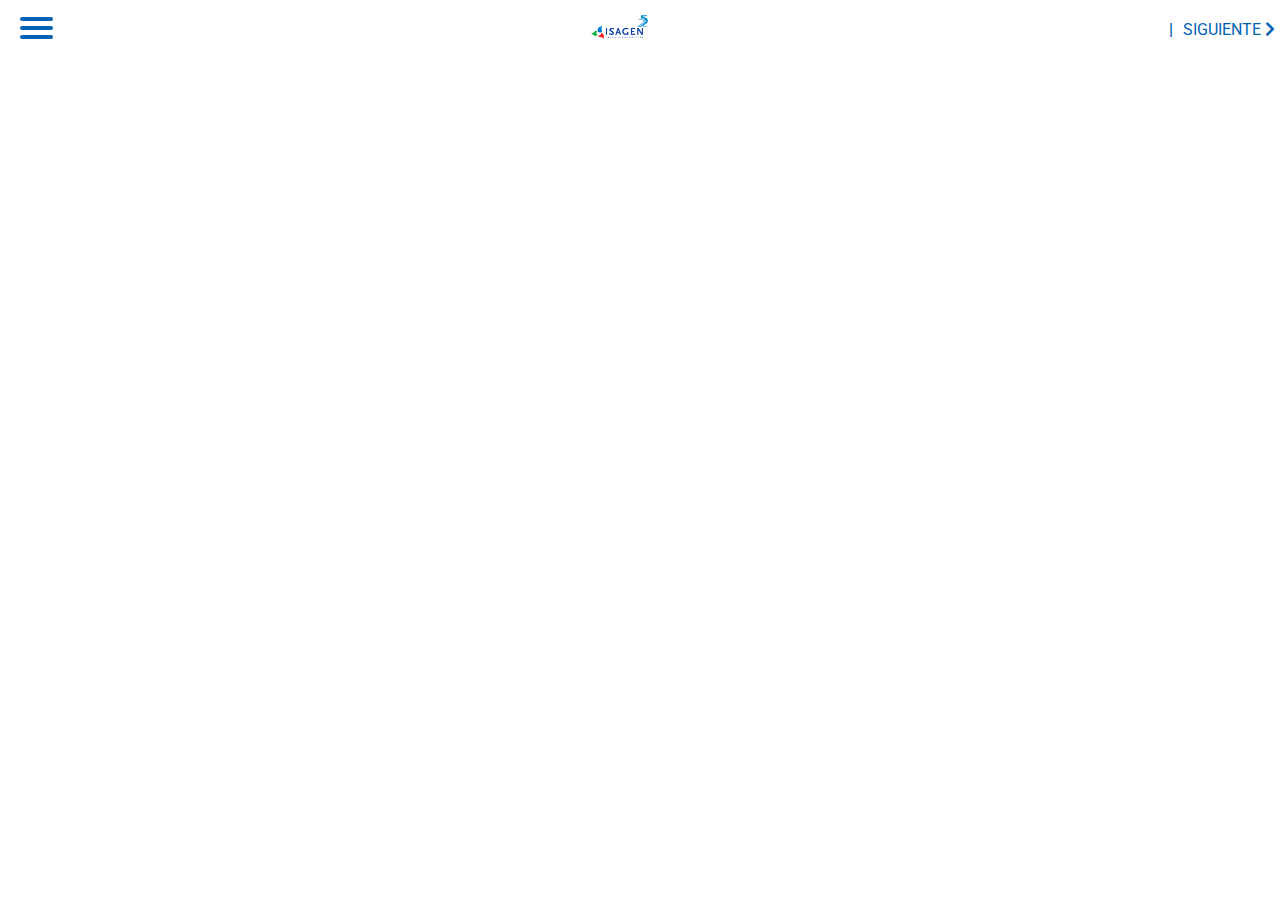
==== html/page-01.html @ 8d7e4618 "ajustes en el menu (new page)" ====
<!DOCTYPE html>
<html lang="es">
  <head>
    <meta charset="UTF-8" />
    <meta name="viewport" content="width=device-width, initial-scale=1.0" />
    <title>ESG, nuestro enfoque para crear valor de manera sostenible</title>
    <link rel="stylesheet" href="../css/menu.css" />
    <link
      rel="stylesheet"
      href="https://use.fontawesome.com/releases/v5.9.0/css/all.css"
    />
    <link rel="stylesheet" href="../css/normalize/normalize.css" />
  </head>
  <body>
    <!-- Header -->
    <div class="header">
      <div class="header-menu">
        <!-- Menu -->
        <nav role="navigation">
          <div class="menuToggle">
            <!--
      A fake / hidden checkbox is used as click reciever,
      so you can use the :checked selector on it.
      -->
            <input type="checkbox" />
            <!--
      Some spans to act as a hamburger.
      They are acting like a real hamburger,
      not that McDonalds stuff.
      -->
            <span></span>
            <span></span>
            <span></span>

            <!--
      Too bad the menu has to be inside of the button
      but hey, it's pure CSS magic.
      -->
            <div class="menu">
              <img
                class="menu-logo"
                src="../img/global/linea-viva.png"
                alt="Logo menú"
              />

              <!--Menú-->
              <div class="menu-content">
                <ul class="menu-nav">
                  <li class="menu-item">
                    <a class="menu-home" href="../index.html">
                      <i class="fas fa-home"></i>
                    </a>
                  </li>
                  <li class="menu-oe">
                    <p>Otras ediciones</p>
                  </li>
                  <li class="menu-edition">
                    <p>Edición 132</p>
                  </li>

                  <li class="menu-item active">
                    <a
                      class="menu-link"
                      href="#"
                      >ESG, nuestro enfoque para crear valor de manera
                      sostenible
                    </a>
                  </li>
                  <li class="menu-item">
                    <a
                      class="menu-link"
                      href="page-02.html"
                      >Programa para la gestión y el manejo de la seguridad en
                      instalaciones eléctricas
                    </a>
                  </li>
                  <li class="menu-item">
                    <a
                      class="menu-link"
                      href="page-03.html"
                      >Guajira I, pioneros en energía eólica de nueva
                      generación
                    </a>
                  </li>
                  <li class="menu-item">
                    <a 
                      class="menu-link" 
                      href="page-04.html"
                      >¿Qué está pasando con las restricciones?
                    </a>
                  </li>
                  <li class="menu-item">
                    <a
                      class="menu-link"
                      href="page-05.html"
                      >Conexión-e, una herramienta para su día a día
                    </a>
                  </li>
                  <li class="menu-item">
                    <a
                      class="menu-link"
                      href="page-06.html"
                      >Factor M, cómo prepararse para su reactivación
                    </a>
                  </li>
                  <li class="menu-item">
                    <a
                      class="menu-link"
                      href="page-07.html"
                      >Perspectivas del Gas Natural en Colombia
                    </a>
                  </li>
                  <li class="menu-item">
                    <a
                      class="menu-link"
                      href="page-08.html"
                      >¿Es tiempo de mover sus cargas de energía?</a
                    >
                  </li>
                  <li class="menu-item">
                    <a
                      class="menu-link"
                      href="page-09.html"
                      >Regulación del mercado energético</a
                    >
                  </li>
                  <li class="menu-item">
                    <a
                      class="menu-link"
                      href="page-10.html"
                      >Desde septiembre, mejoramos la crítica de la medida
                    </a>
                  </li>
                  <li class="menu-item">
                    <a
                      class="menu-link"
                      href="page-11.html"
                      >Nueva regulación en facturación electrónica
                    </a>
                  </li>
                  <li class="menu-item">
                    <a
                      class="menu-link"
                      href="page-12.html"
                      >Un trabajo constante, que cuida de todos
                    </a>
                  </li>
                </ul>
              </div>
            </div>
          </div>
        </nav>
      </div>

      <!--Paginación-->
      <div class="header-nav">
        <div class="nav-logo">
          <img src="../img/global/logo-isagen.png" alt="Logo ISAGEN" />
        </div>
        <div class="nav-left">
            <!-- <div>
              <a class="nav-btn" href="../internas/futuro-juntos.html">
                <i class="fas fa-chevron-left"></i>
                <span>ANTERIOR</span>
              </a>
            </div> -->
            <div>
              <p><strong>|</strong></p>
            </div> 
            <div>
              <a class="nav-btn" href="page-02.html">
                <span>SIGUIENTE</span>
                <i class="fas fa-chevron-right"></i>
              </a>
            </div>
        </div>
      </div>
    </div>


  </body>
</html>
---- css/menu.css ----
@import url('https://fonts.googleapis.com/css2?family=Roboto:ital,wght@0,100;0,300;0,400;0,500;0,700;0,900;1,100;1,300;1,400;1,500;1,700;1,900&display=swap');

* {
  font-family: 'Roboto', sans-serif;
  font-size: 16px;
  color: #000;
}

body {
  margin: 0;
  padding: 0;
}

/* Header */
.header{
  display: flex;
  justify-content: center;
  align-items: center;
}
.header-menu {
  width: 45%;
  padding-left: 20px;
}
.header-nav {
  width: 55%;
  display: flex;
  justify-content: space-between;
  align-items: center;
}

/* Menú */
.menuToggle {
  display: block;
  position: relative;
  /* top: 50px;
  margin-left: 50px; */
  z-index: 10000;
  -webkit-user-select: none;
  user-select: none;
}

.menuToggle input {
  display: block;
  width: 40px;
  /* height: 32px; */
  position: absolute;
  cursor: pointer;
  opacity: 0; /* hide this */
  z-index: 2; /* and place it over the hamburger */
}

.menuToggle span {
  display: block;
  width: 33px;
  height: 4px;
  margin-bottom: 5px;
  position: relative;
  background: #0063b3;
  border-radius: 3px;
  z-index: 1;
  transform-origin: 17px 6px;
  transition: transform 0.5s cubic-bezier(0.77, 0.2, 0.05, 1),
    background 0.5s cubic-bezier(0.77, 0.2, 0.05, 1), opacity 0.55s ease;
}

.menuToggle span:first-child {
  transform-origin: 0% 0%;
}

.menuToggle span:nth-last-child(2) {
  transform-origin: 35% 0%;
}
/* .menuToggle span:nth-last-child(2) {
  transform-origin: 0% 100%; */
.menuToggle span:nth-last-child {
  transform-origin: 0% 50%;
}

.menuToggle input:checked ~ span {
  transform: rotate(-45deg) translate(0, -1px);
  background: #232323;
  margin-left: 15%;
  position: fixed;
}

.menuToggle input:checked {
  margin-left: 15%;
  position: fixed;
}
.menuToggle input:checked ~ span:nth-last-child(2){
  opacity: 1;
  transform: rotate(45deg) translate(-2px, -1px);
}

.menuToggle input:checked ~ span:nth-last-child(3) {
  opacity: 0;
  transform: rotate(0deg) scale(0.2, 0.2);
}

/*
  * Ohyeah and the last one should go the other direction
  */
/* .menuToggle input:checked ~ span:nth-last-child(1) {
  transform: rotate(-45deg) translate(0, -1px);
} */

.menu {
  margin: -100px 0 0 -50px;
  padding: 125px 0 125px 50px;
  position: fixed;
  top: 0;
  bottom: 0;
  left: 0;
  width: 100%;
  max-width: 20%;
  height: 100%;
  background: #e5e7e8;
  list-style-type: none;
  -webkit-font-smoothing: antialiased;
  /* to stop flickering of text in safari */
  transform-origin: 0% 0%;
  transform: translate(-100%, 0);
  transition: transform 0.5s cubic-bezier(0.77, 0.2, 0.05, 1);
}

.menuToggle input:checked ~ div {
  transform: none;
}

.menu img {
  width: 50%;
}

.menu-nav {
  display: flex;
  flex-direction: column;
  text-align: end;
  list-style: none;
}

.menu-nav li {
  padding: 5px 15px 0 0;
  align-self: flex-end;
}

li.menu-oe{
  align-self: flex-end;
  padding-right: 0;
}

.menu-oe p {
  margin: 0;
  padding: 5px 10px;
  background: #fff;
  width: 130px;
  border-radius: 30px 0px 0px 30px;
  box-shadow: -10px 6px 14px 0px #acacac;
}

li.menu-edition{
  align-self: flex-end;
  padding-right: 0;
}

.menu-edition p {
  margin: 0;
  padding: 5px 10px;
  color: #fff;
  background: #0063b3;
  width: 130px;
  border-radius: 30px 0px 0px 30px;
  box-shadow: -10px 6px 14px 0px #acacac;
}

a.menu-link {
  text-decoration: none;
  font-size: 10px;
  color: #0063b3;
}

li.menu-item.active {
  background: #cacbcc;
  align-items: center;
  padding: 15px;
  margin-top: 10px;
}


/* Paginación */
.nav-logo img{
  width: 65px;
}
.nav-left {
  display: flex;
  justify-content: center;
  align-items: center;
}
.nav-left div {
  padding: 5px;
}
.nav-btn {
  text-decoration: none;
}
.nav-btn i, span {
  color: #0063b3;
}
.nav-left div p strong {
  color: #0063b3;
}




/* Responsive */
@media (max-width: 1272px) {
  .menu {
    max-width: 24%;
  }
  .menuToggle input:checked ~ span {
    margin-left: 18%;
  }
  .menuToggle input:checked {
    margin-left: 18%;
  }
}

/* Tablet */
@media (max-width: 1024px) {
  .menu {
    max-width: 38%;
  }
  .menuToggle input:checked ~ span {
    margin-left: 30%;
  }
  .menuToggle input:checked {
    margin-left: 30%;
  }
}

/* Mobile */
@media (max-width: 480px) {
  .menu {
    max-width: 95%;
  }
  .menuToggle input:checked ~ span {
    margin-left: 80%;
  }
  .menuToggle input:checked {
    margin-left: 80%;
  }
  .nav-btn{
    padding: 0 20px;
  }
  .nav-btn span{
    display: none;
  }
}
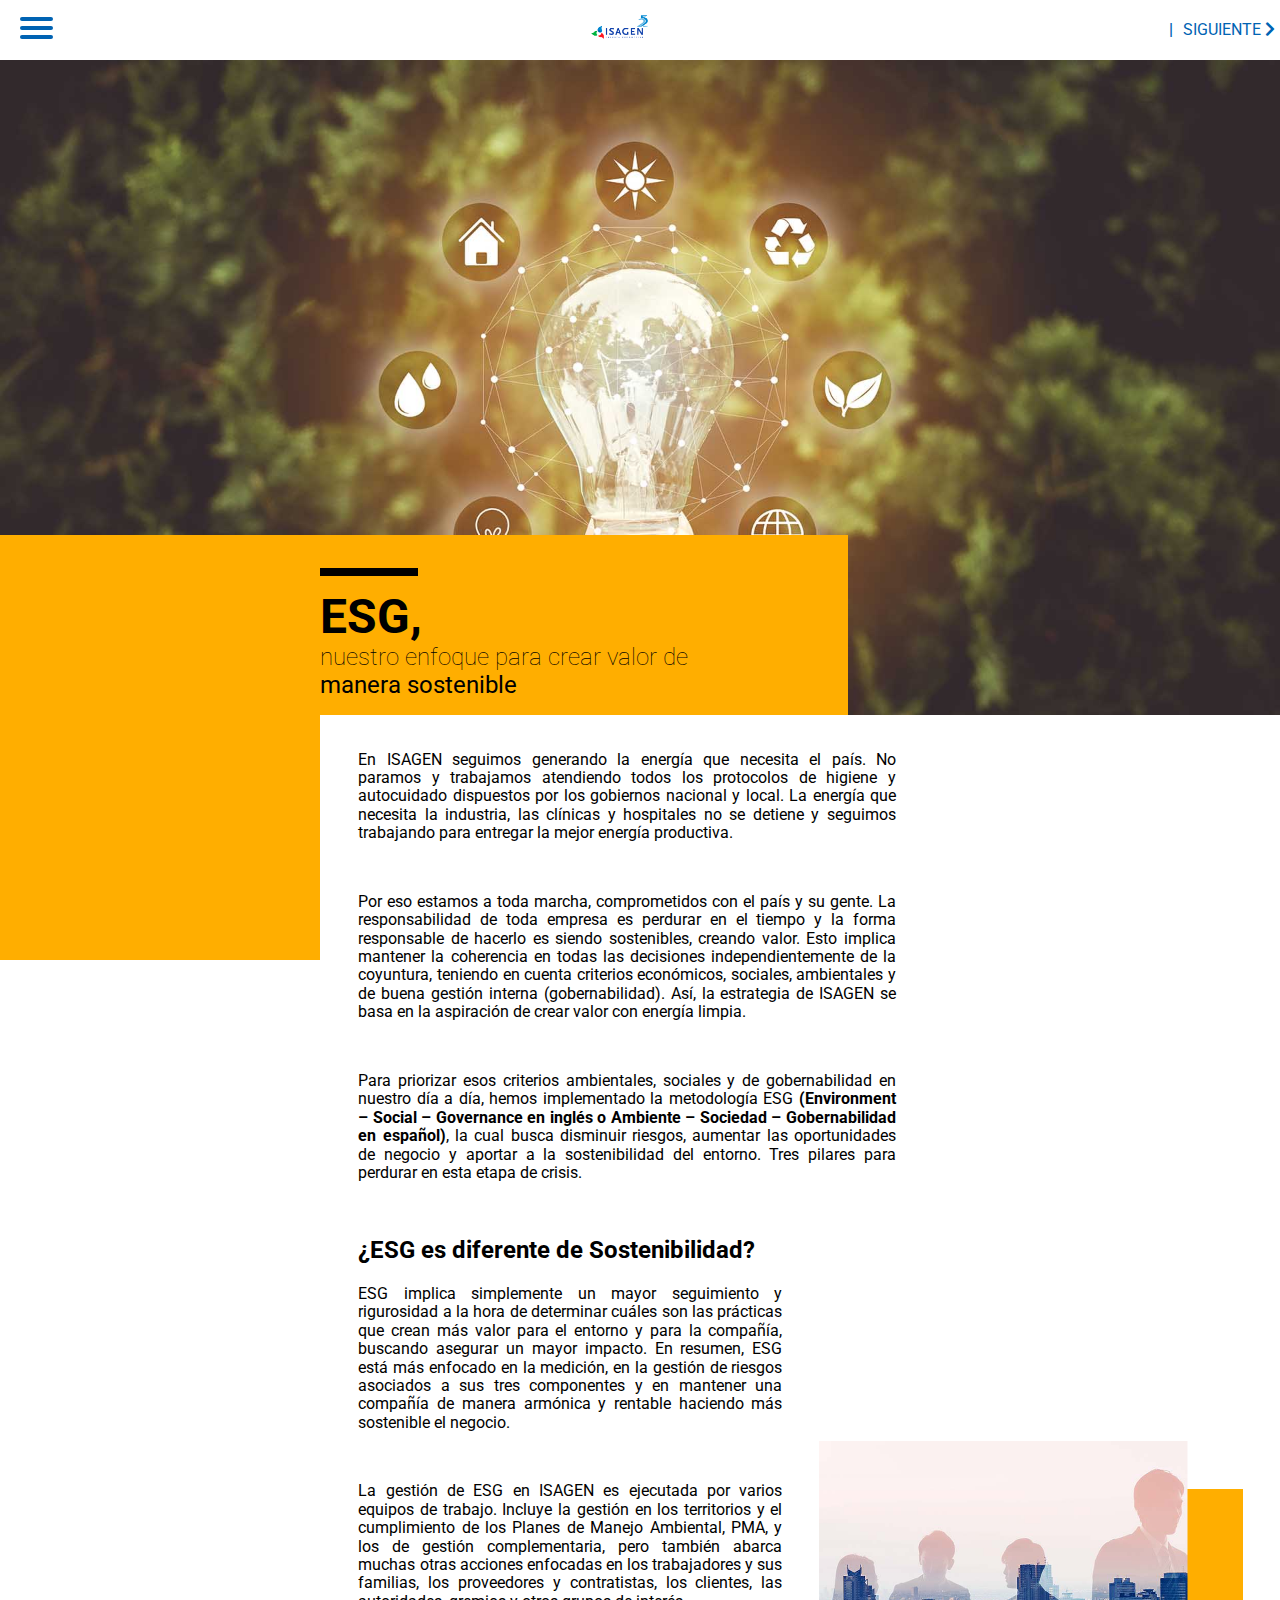
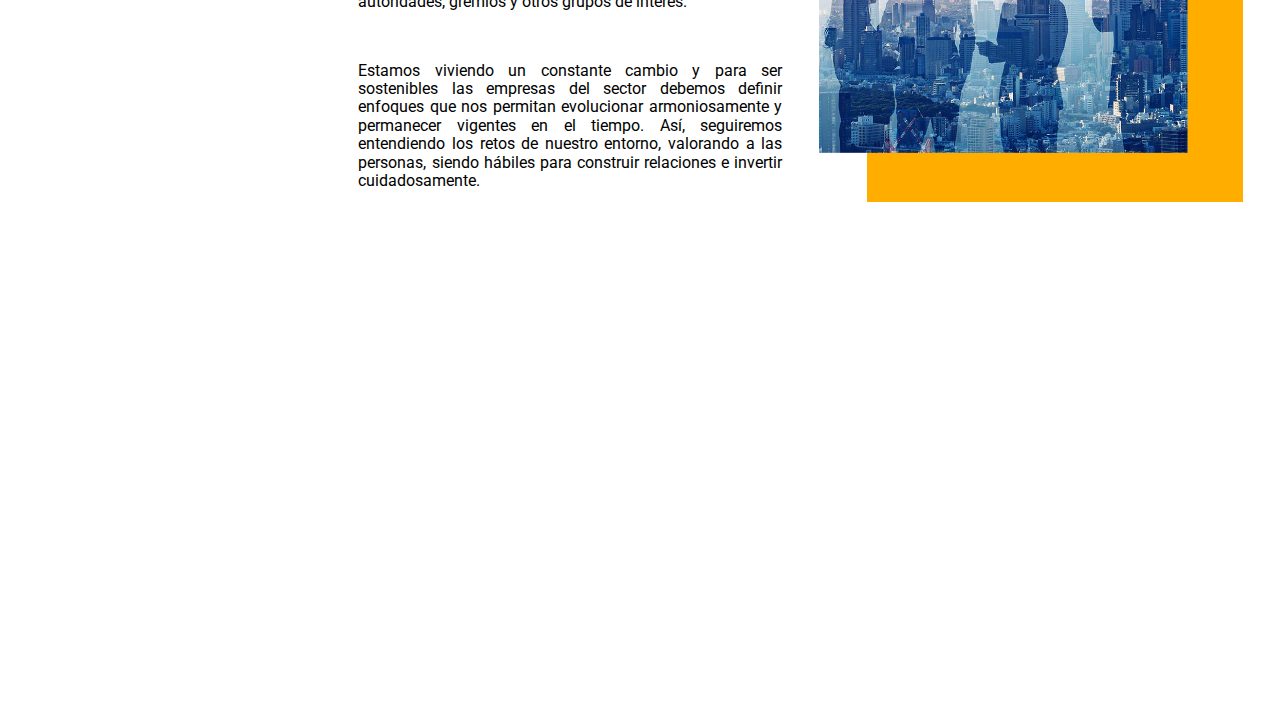
==== commit f2883965: "finished page (1)" ====
--- a/html/page-01.html
+++ b/html/page-01.html
@@ -5,6 +5,7 @@
     <meta name="viewport" content="width=device-width, initial-scale=1.0" />
     <title>ESG, nuestro enfoque para crear valor de manera sostenible</title>
     <link rel="stylesheet" href="../css/menu.css" />
+    <link rel="stylesheet" href="../css/page-01.css">
     <link
       rel="stylesheet"
       href="https://use.fontawesome.com/releases/v5.9.0/css/all.css"
@@ -177,6 +178,46 @@
       </div>
     </div>
 
+    <!-- Page content-->
+    <div class="page-content">
+      <div class="section-one">
+        <div class="one-img">
+          <img src="../img/global/banner 1.jpg" alt="">
+        </div>
+        <div class="one-yellow">
+          <div class="one-hr">
+            <hr>
+            <h1>ESG,</h1>
+          </div>
+          <div class="one-h1">
+            <h1>nuestro enfoque para crear valor de <strong>manera
+              sostenible</strong></h1>
+          </div>
+        </div>
+      </div>
+      <div class="section-two">
+        <div class="two-p">
+          <p>En ISAGEN seguimos generando la energía que necesita el país. No paramos y trabajamos atendiendo todos los protocolos de higiene y autocuidado dispuestos por los gobiernos nacional y local. La energía que necesita la industria, las clínicas y hospitales no se detiene y seguimos trabajando para entregar la mejor energía productiva.</p>
+          <br>
+          <p>Por eso estamos a toda marcha, comprometidos con el país y su gente. La responsabilidad de toda empresa es perdurar en el tiempo y la forma responsable de hacerlo es siendo sostenibles, creando valor. Esto implica mantener la coherencia en todas las decisiones independientemente de la coyuntura, teniendo en cuenta criterios económicos, sociales, ambientales y de buena gestión interna (gobernabilidad). Así, la estrategia de ISAGEN se basa en la aspiración de crear valor con energía limpia.</p>
+          <br>
+          <p>Para priorizar esos criterios ambientales, sociales y de gobernabilidad en nuestro día a día, hemos implementado la metodología ESG <strong>(Environment – Social – Governance en inglés o Ambiente – Sociedad – Gobernabilidad en español)</strong>, la cual busca disminuir riesgos, aumentar las oportunidades de negocio y aportar a la sostenibilidad del entorno. Tres pilares para perdurar en esta etapa de crisis.</p>
+        </div>
+        <div class="two-duo">
+          <div class="two-text">
+            <h2>¿ESG es diferente de Sostenibilidad?</h2>
+            <p>ESG implica simplemente un mayor seguimiento y rigurosidad a la hora de determinar cuáles son las prácticas que crean más valor para el entorno y para la compañía, buscando asegurar un mayor impacto. En resumen, ESG está más enfocado en la medición, en la gestión de riesgos asociados a sus tres componentes y en mantener una compañía de manera armónica y rentable haciendo más sostenible el negocio.</p>
+            <br>
+            <p>La gestión de ESG en ISAGEN es ejecutada por varios equipos de trabajo. Incluye la gestión en los territorios y el cumplimiento de los Planes de Manejo Ambiental, PMA, y los de gestión complementaria, pero también abarca muchas otras acciones enfocadas en los trabajadores y sus familias, los proveedores y contratistas, los clientes, las autoridades, gremios y otros grupos de interés.</p>
+            <br>
+            <p>Estamos viviendo un constante cambio y para ser sostenibles las empresas del sector debemos definir enfoques que nos permitan evolucionar armoniosamente y permanecer vigentes en el tiempo. Así, seguiremos entendiendo los retos de nuestro entorno, valorando a las personas, siendo hábiles para construir relaciones e invertir cuidadosamente.</p>
+          </div>
+          <div class="two-img">
+            <img src="../img/global/foto 1.png" alt="">
+          </div>
+        </div>
+      </div>
+    </div>
 
   </body>
 </html>
--- a/css/page-01.css
+++ b/css/page-01.css
@@ -0,0 +1,131 @@
+/* styles page content */
+
+/* IMG */
+.one-img img {
+  width: 100%;
+}
+
+/* section yellow */
+.one-yellow{
+  position: relative;
+  top: -250px;
+  background: #ffae00;
+  width: 400px;
+  height: 400px;
+  padding: 2% 10% 0% 25%;
+}
+.one-hr hr{
+  width: 90px;
+  border: 4px solid black;
+  display: inline-block;
+}
+.one-hr h1{
+  text-align: left;
+  font-size: 3rem;
+  font-family: 'Roboto';
+  margin: 0;
+}
+.one-h1 h1{
+  text-align: left;
+  font-size: 1.5rem;
+  font-family: 'Roboto';
+  font-weight: 100;
+margin: 0;
+}
+.one-h1 strong{
+  font-size: 1.5rem;
+}
+
+/* section withe */
+.section-two{
+  display: flex;
+  flex-direction: column;
+  padding-left: 25%;
+}
+.two-p{
+  position: relative;
+  top: -495px;
+  background: #fff;
+  padding: 2% 40% 2% 4%;
+  text-align: justify;
+}
+.two-duo{
+  display: flex;
+  position: relative;
+  padding-left: 4%;
+  top: -495px;
+}
+.two-img img{
+  width: 100%;
+}
+.two-text{
+  width: 50%;
+  margin-right: 4%;
+  text-align: justify;
+}
+.two-text h2{
+  font-size: 1.5rem;
+}
+.two-img{
+  width: 50%;
+  margin-right: 4%;
+  align-self: flex-end;
+}
+
+/* Responsive */
+@media (max-width: 1272px) {
+  .content-white{
+    top: 600px;
+  }
+}
+
+/* Tablet */
+@media (max-width: 1024px) {
+  .one-yellow {
+    top: -180px;
+    padding: 2% 10% 0% 20%;
+  }
+  .section-two{
+    padding-left: 20%;
+  }
+  .two-p{
+    top: -420px;
+    padding: 2% 25% 2% 6%;
+  }
+  .two-duo{
+    flex-direction: column;
+    padding-left: 6%;
+    padding-right: 25%;
+    top: -420px;
+  }
+  .two-text{
+    width: 100%;
+    padding-bottom: 6%;
+  }
+  .two-text h2{
+    padding-bottom: 6%;
+  }
+  .two-img{
+    width: 100%;
+    align-self: center;
+  }
+}
+
+/* Mobile */
+@media (max-width: 480px) {
+  .one-yellow{
+    top: -80px;
+    width: 200px;
+  }
+  .section-two{
+    padding-left: 6%;
+  }
+  .two-p{
+    top: -300px;
+    padding: 2% 10% 2% 6%;
+  }
+  .two-duo{
+    top: -300px;
+    padding-right: 10%;
+  }
+}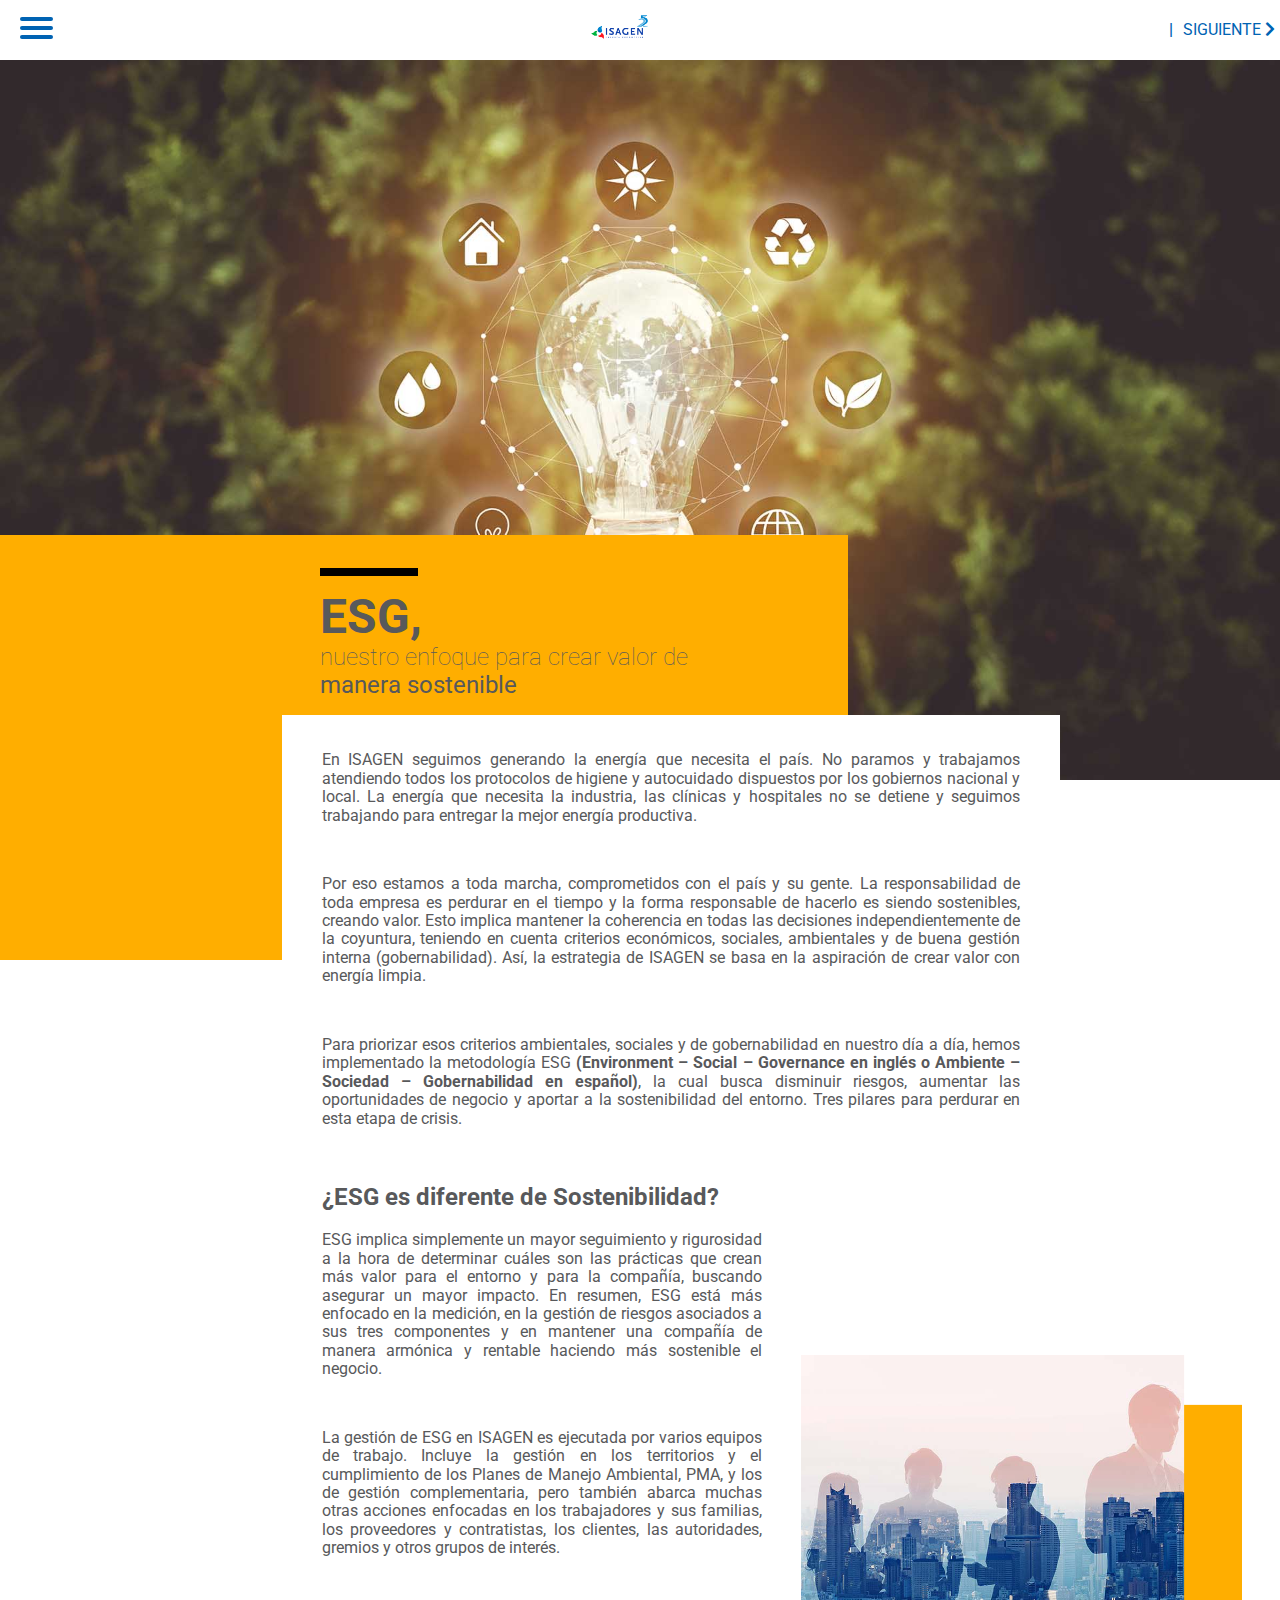
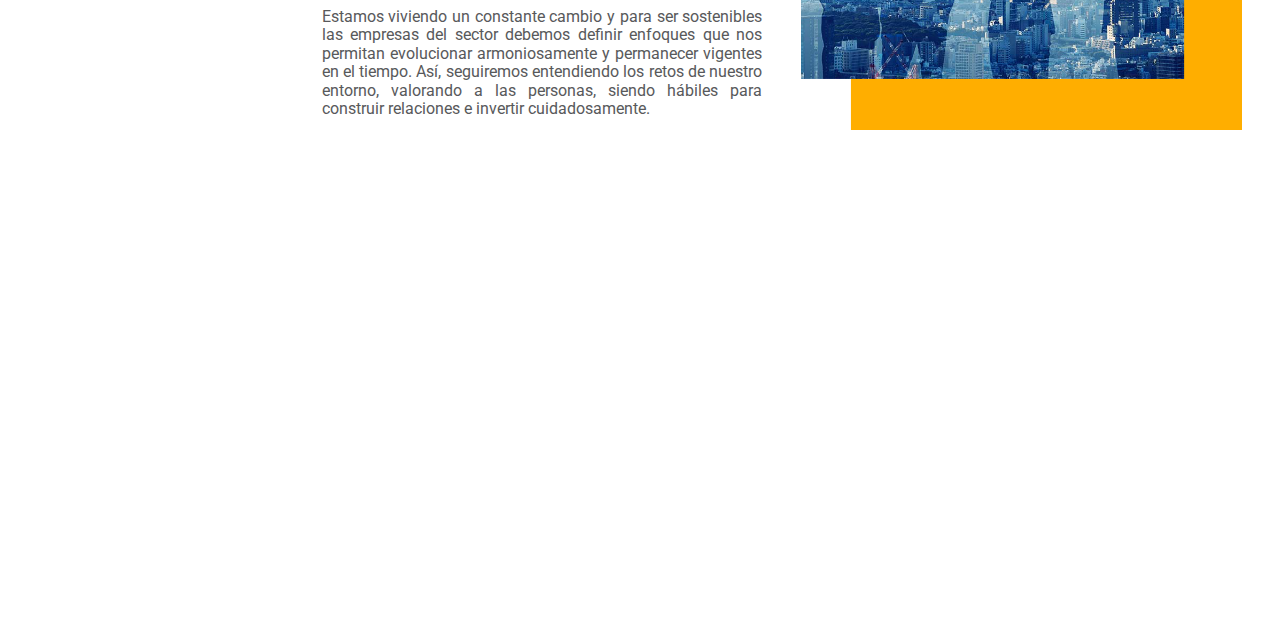
==== commit 5f83491e: "eliminando codigo comentado y modificando comentarios" ====
--- a/html/page-01.html
+++ b/html/page-01.html
@@ -19,24 +19,14 @@
         <!-- Menu -->
         <nav role="navigation">
           <div class="menuToggle">
-            <!--
-      A fake / hidden checkbox is used as click reciever,
-      so you can use the :checked selector on it.
-      -->
+            <!--hidden checkbox-->
             <input type="checkbox" />
-            <!--
-      Some spans to act as a hamburger.
-      They are acting like a real hamburger,
-      not that McDonalds stuff.
-      -->
+            <!--Some spans to act as a hamburger.-->
             <span></span>
             <span></span>
             <span></span>
 
-            <!--
-      Too bad the menu has to be inside of the button
-      but hey, it's pure CSS magic.
-      -->
+            <!--menu has to be inside of the button-->
             <div class="menu">
               <img
                 class="menu-logo"
@@ -44,7 +34,7 @@
                 alt="Logo menú"
               />
 
-              <!--Menú-->
+              <!--Menu container-->
               <div class="menu-content">
                 <ul class="menu-nav">
                   <li class="menu-item">
--- a/css/menu.css
+++ b/css/menu.css
@@ -3,7 +3,7 @@
 * {
   font-family: 'Roboto', sans-serif;
   font-size: 16px;
-  color: #000;
+  color: #58595b;
 }
 
 body {
--- a/css/page-01.css
+++ b/css/page-01.css
@@ -40,14 +40,15 @@
 .section-two{
   display: flex;
   flex-direction: column;
-  padding-left: 25%;
+  padding-left: 22%;
 }
 .two-p{
   position: relative;
   top: -495px;
   background: #fff;
-  padding: 2% 40% 2% 4%;
+  padding: 2% 4%;
   text-align: justify;
+  width: 70%;
 }
 .two-duo{
   display: flex;
@@ -73,11 +74,6 @@
 }
 
 /* Responsive */
-@media (max-width: 1272px) {
-  .content-white{
-    top: 600px;
-  }
-}
 
 /* Tablet */
 @media (max-width: 1024px) {
@@ -86,11 +82,15 @@
     padding: 2% 10% 0% 20%;
   }
   .section-two{
-    padding-left: 20%;
+    padding-left: 15%;
   }
   .two-p{
-    top: -420px;
-    padding: 2% 25% 2% 6%;
+    top: -422px;
+    padding: 2% 0;
+    width: 100%;
+  }
+  .two-p p{
+    padding: 0 24% 0 6%;
   }
   .two-duo{
     flex-direction: column;
@@ -122,7 +122,10 @@
   }
   .two-p{
     top: -300px;
-    padding: 2% 10% 2% 6%;
+    width: 100%;
+  }
+  .two-p p{
+    padding: 0 10% 0 6%;
   }
   .two-duo{
     top: -300px;
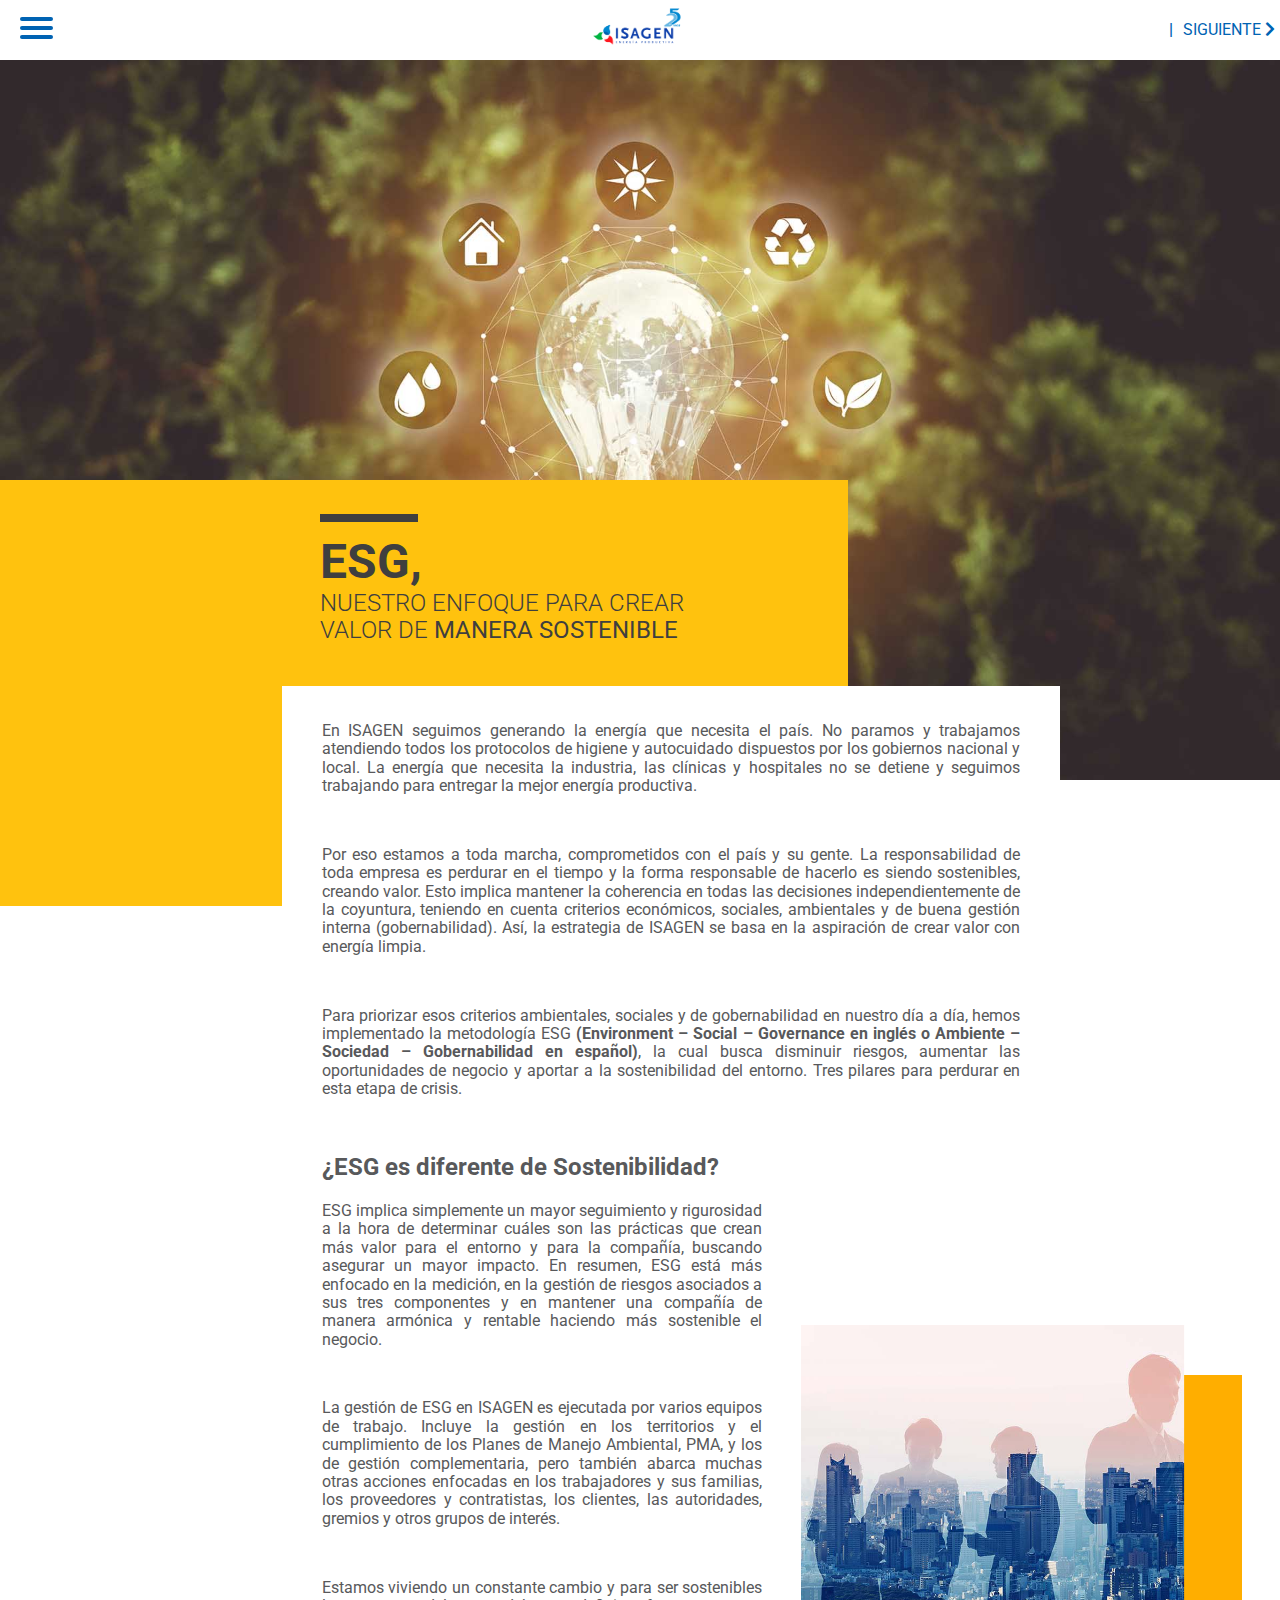
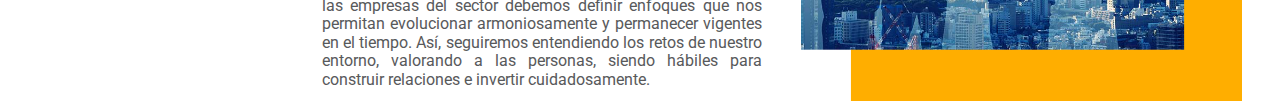
==== commit 3e2f8d0a: "Adding resposive, links" ====
--- a/html/page-01.html
+++ b/html/page-01.html
@@ -172,7 +172,7 @@
     <div class="page-content">
       <div class="section-one">
         <div class="one-img">
-          <img src="../img/global/banner 1.jpg" alt="">
+          <img src="../img/global/banner-1.jpg" alt="">
         </div>
         <div class="one-yellow">
           <div class="one-hr">
@@ -203,7 +203,7 @@
             <p>Estamos viviendo un constante cambio y para ser sostenibles las empresas del sector debemos definir enfoques que nos permitan evolucionar armoniosamente y permanecer vigentes en el tiempo. Así, seguiremos entendiendo los retos de nuestro entorno, valorando a las personas, siendo hábiles para construir relaciones e invertir cuidadosamente.</p>
           </div>
           <div class="two-img">
-            <img src="../img/global/foto 1.png" alt="">
+            <img src="../img/global/foto-1.png" alt="">
           </div>
         </div>
       </div>
--- a/css/menu.css
+++ b/css/menu.css
@@ -32,8 +32,6 @@
 .menuToggle {
   display: block;
   position: relative;
-  /* top: 50px;
-  margin-left: 50px; */
   z-index: 10000;
   -webkit-user-select: none;
   user-select: none;
@@ -70,8 +68,7 @@
 .menuToggle span:nth-last-child(2) {
   transform-origin: 35% 0%;
 }
-/* .menuToggle span:nth-last-child(2) {
-  transform-origin: 0% 100%; */
+
 .menuToggle span:nth-last-child {
   transform-origin: 0% 50%;
 }
@@ -96,13 +93,6 @@
   opacity: 0;
   transform: rotate(0deg) scale(0.2, 0.2);
 }
-
-/*
-  * Ohyeah and the last one should go the other direction
-  */
-/* .menuToggle input:checked ~ span:nth-last-child(1) {
-  transform: rotate(-45deg) translate(0, -1px);
-} */
 
 .menu {
   margin: -100px 0 0 -50px;
@@ -207,7 +197,9 @@
 .nav-left div p strong {
   color: #0063b3;
 }
-
+.nav-logo img {
+  width: 100px;
+}
 
 
 
@@ -222,6 +214,9 @@
   .menuToggle input:checked {
     margin-left: 18%;
   }
+  .nav-logo img {
+    width: 100px;
+  }
 }
 
 /* Tablet */
@@ -254,4 +249,7 @@
   .nav-btn span{
     display: none;
   }
+  .nav-logo img {
+    width: 70px;
+  }
 }--- a/css/page-01.css
+++ b/css/page-01.css
@@ -1,6 +1,9 @@
 /* styles page content */
 
 /* IMG */
+.one-img{
+  position: absolute;
+}
 .one-img img {
   width: 100%;
 }
@@ -8,32 +11,34 @@
 /* section yellow */
 .one-yellow{
   position: relative;
-  top: -250px;
-  background: #ffae00;
+  top: 420px;
+  background: #ffc20e;
   width: 400px;
   height: 400px;
   padding: 2% 10% 0% 25%;
 }
 .one-hr hr{
   width: 90px;
-  border: 4px solid black;
+  border: 4px solid #3f3f3f;
   display: inline-block;
 }
 .one-hr h1{
   text-align: left;
   font-size: 3rem;
-  font-family: 'Roboto';
   margin: 0;
+  color: #3f3f3f;
 }
 .one-h1 h1{
+  text-transform: uppercase;
   text-align: left;
   font-size: 1.5rem;
-  font-family: 'Roboto';
-  font-weight: 100;
-margin: 0;
+  font-weight: 300;
+  margin: 0;
+  color: #3f3f3f;
 }
 .one-h1 strong{
   font-size: 1.5rem;
+  color: #3f3f3f;
 }
 
 /* section withe */
@@ -44,17 +49,17 @@
 }
 .two-p{
   position: relative;
-  top: -495px;
+  top: 200px;
   background: #fff;
   padding: 2% 4%;
   text-align: justify;
   width: 70%;
 }
 .two-duo{
+  position: relative;
+  top: 200px;
   display: flex;
-  position: relative;
   padding-left: 4%;
-  top: -495px;
 }
 .two-img img{
   width: 100%;
@@ -78,14 +83,14 @@
 /* Tablet */
 @media (max-width: 1024px) {
   .one-yellow {
-    top: -180px;
+    top: 290px;
     padding: 2% 10% 0% 20%;
   }
   .section-two{
     padding-left: 15%;
   }
   .two-p{
-    top: -422px;
+    top: 40px;
     padding: 2% 0;
     width: 100%;
   }
@@ -96,7 +101,7 @@
     flex-direction: column;
     padding-left: 6%;
     padding-right: 25%;
-    top: -420px;
+    top: 40px;
   }
   .two-text{
     width: 100%;
@@ -114,21 +119,21 @@
 /* Mobile */
 @media (max-width: 480px) {
   .one-yellow{
-    top: -80px;
+    top: 140px;
     width: 200px;
   }
   .section-two{
     padding-left: 6%;
   }
   .two-p{
-    top: -300px;
+    top: 0px;
     width: 100%;
   }
   .two-p p{
     padding: 0 10% 0 6%;
   }
   .two-duo{
-    top: -300px;
+    top: 0px;
     padding-right: 10%;
   }
 }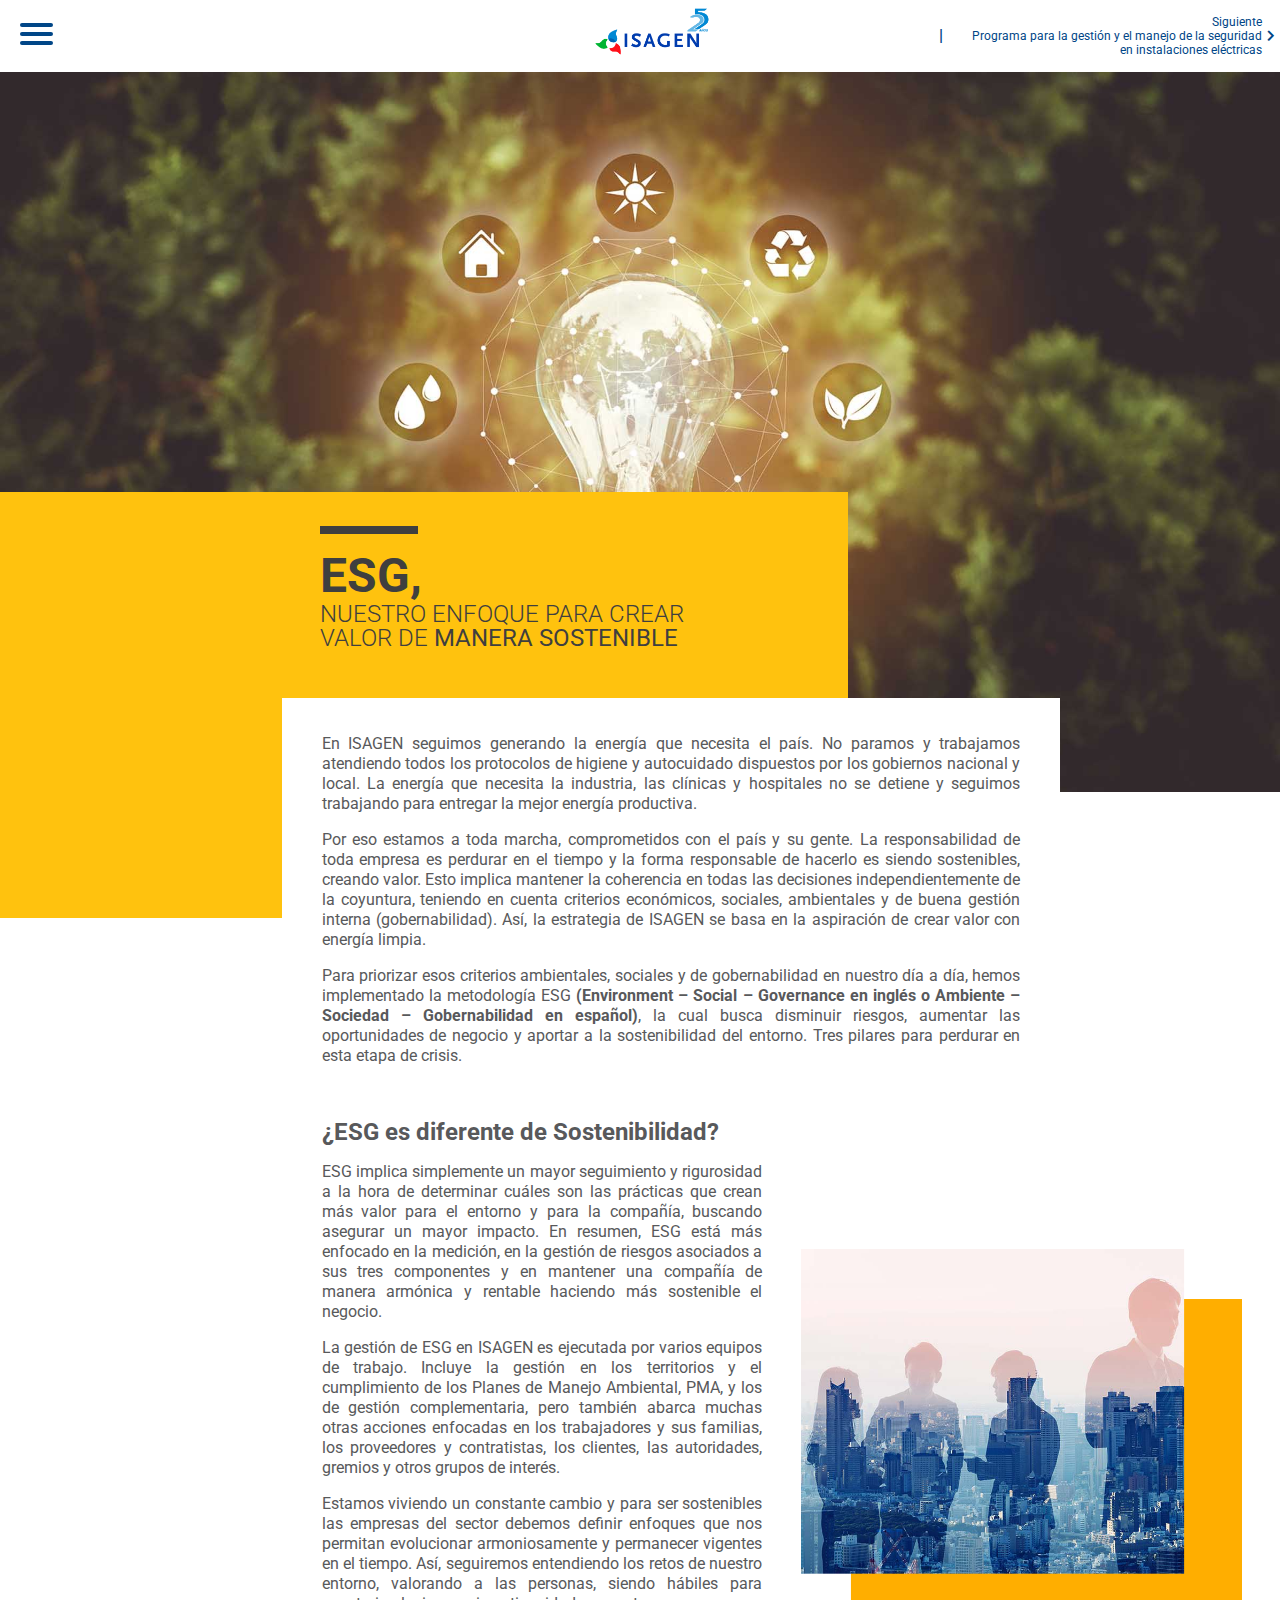
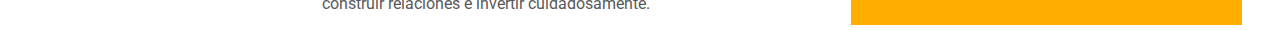
==== commit 315846bd: "ajustes solicitados (color, size img, etc)" ====
--- a/html/page-01.html
+++ b/html/page-01.html
@@ -37,7 +37,7 @@
               <!--Menu container-->
               <div class="menu-content">
                 <ul class="menu-nav">
-                  <li class="menu-item">
+                  <li class="menu-item home">
                     <a class="menu-home" href="../index.html">
                       <i class="fas fa-home"></i>
                     </a>
@@ -151,8 +151,8 @@
         <div class="nav-left">
             <!-- <div>
               <a class="nav-btn" href="../internas/futuro-juntos.html">
-                <i class="fas fa-chevron-left"></i>
-                <span>ANTERIOR</span>
+                <div class="next"><span>Anterior</span><span>Programa para la gestión y el manejo de la seguridad en instalaciones eléctricas</span></div>
+                <i class="fas fa-chevron-right"></i>
               </a>
             </div> -->
             <div>
@@ -160,7 +160,7 @@
             </div> 
             <div>
               <a class="nav-btn" href="page-02.html">
-                <span>SIGUIENTE</span>
+                <div class="next nx-left"><span>Siguiente</span><span>Programa para la gestión y el manejo de la seguridad en instalaciones eléctricas</span></div>
                 <i class="fas fa-chevron-right"></i>
               </a>
             </div>
@@ -188,18 +188,18 @@
       <div class="section-two">
         <div class="two-p">
           <p>En ISAGEN seguimos generando la energía que necesita el país. No paramos y trabajamos atendiendo todos los protocolos de higiene y autocuidado dispuestos por los gobiernos nacional y local. La energía que necesita la industria, las clínicas y hospitales no se detiene y seguimos trabajando para entregar la mejor energía productiva.</p>
-          <br>
+          
           <p>Por eso estamos a toda marcha, comprometidos con el país y su gente. La responsabilidad de toda empresa es perdurar en el tiempo y la forma responsable de hacerlo es siendo sostenibles, creando valor. Esto implica mantener la coherencia en todas las decisiones independientemente de la coyuntura, teniendo en cuenta criterios económicos, sociales, ambientales y de buena gestión interna (gobernabilidad). Así, la estrategia de ISAGEN se basa en la aspiración de crear valor con energía limpia.</p>
-          <br>
+          
           <p>Para priorizar esos criterios ambientales, sociales y de gobernabilidad en nuestro día a día, hemos implementado la metodología ESG <strong>(Environment – Social – Governance en inglés o Ambiente – Sociedad – Gobernabilidad en español)</strong>, la cual busca disminuir riesgos, aumentar las oportunidades de negocio y aportar a la sostenibilidad del entorno. Tres pilares para perdurar en esta etapa de crisis.</p>
         </div>
         <div class="two-duo">
           <div class="two-text">
             <h2>¿ESG es diferente de Sostenibilidad?</h2>
             <p>ESG implica simplemente un mayor seguimiento y rigurosidad a la hora de determinar cuáles son las prácticas que crean más valor para el entorno y para la compañía, buscando asegurar un mayor impacto. En resumen, ESG está más enfocado en la medición, en la gestión de riesgos asociados a sus tres componentes y en mantener una compañía de manera armónica y rentable haciendo más sostenible el negocio.</p>
-            <br>
+            
             <p>La gestión de ESG en ISAGEN es ejecutada por varios equipos de trabajo. Incluye la gestión en los territorios y el cumplimiento de los Planes de Manejo Ambiental, PMA, y los de gestión complementaria, pero también abarca muchas otras acciones enfocadas en los trabajadores y sus familias, los proveedores y contratistas, los clientes, las autoridades, gremios y otros grupos de interés.</p>
-            <br>
+            
             <p>Estamos viviendo un constante cambio y para ser sostenibles las empresas del sector debemos definir enfoques que nos permitan evolucionar armoniosamente y permanecer vigentes en el tiempo. Así, seguiremos entendiendo los retos de nuestro entorno, valorando a las personas, siendo hábiles para construir relaciones e invertir cuidadosamente.</p>
           </div>
           <div class="two-img">
--- a/css/menu.css
+++ b/css/menu.css
@@ -4,6 +4,7 @@
   font-family: 'Roboto', sans-serif;
   font-size: 16px;
   color: #58595b;
+  line-height: 20px;
 }
 
 body {
@@ -53,7 +54,7 @@
   height: 4px;
   margin-bottom: 5px;
   position: relative;
-  background: #0063b3;
+  background: #004687;
   border-radius: 3px;
   z-index: 1;
   transform-origin: 17px 6px;
@@ -126,16 +127,24 @@
   flex-direction: column;
   text-align: end;
   list-style: none;
+  margin-top: 0;
 }
 
 .menu-nav li {
   padding: 5px 15px 0 0;
   align-self: flex-end;
+  line-height: 10px;
+  margin-top: 10px;
+}
+
+li.menu-item .home{
+  margin: 0;
 }
 
 li.menu-oe{
   align-self: flex-end;
   padding-right: 0;
+  margin-top: 5px;
 }
 
 .menu-oe p {
@@ -144,28 +153,29 @@
   background: #fff;
   width: 130px;
   border-radius: 30px 0px 0px 30px;
-  box-shadow: -10px 6px 14px 0px #acacac;
 }
 
 li.menu-edition{
   align-self: flex-end;
   padding-right: 0;
+  margin-top: 5px;
 }
 
 .menu-edition p {
   margin: 0;
   padding: 5px 10px;
   color: #fff;
-  background: #0063b3;
+  background: #004687;
   width: 130px;
   border-radius: 30px 0px 0px 30px;
-  box-shadow: -10px 6px 14px 0px #acacac;
 }
 
 a.menu-link {
   text-decoration: none;
   font-size: 10px;
-  color: #0063b3;
+  font-weight: 600;
+  line-height: 0;
+  color: #004687;
 }
 
 li.menu-item.active {
@@ -178,28 +188,40 @@
 
 /* Paginación */
 .nav-logo img{
-  width: 65px;
+  width: 130px;
 }
 .nav-left {
   display: flex;
   justify-content: center;
   align-items: center;
+  width: 50%;
 }
 .nav-left div {
   padding: 5px;
 }
 .nav-btn {
   text-decoration: none;
+  display: flex;
+  align-items: center;
+}
+.next{
+  display: flex;
+  flex-direction: column;
+}
+.next.nx-left{
+  text-align: end;
 }
 .nav-btn i, span {
-  color: #0063b3;
+  line-height: normal;
+  color: #004687;
+  font-size: 12px;
 }
 .nav-left div p strong {
-  color: #0063b3;
-}
-.nav-logo img {
+  color: #004687;
+}
+/* .nav-logo img {
   width: 100px;
-}
+} */
 
 
 
@@ -230,6 +252,18 @@
   .menuToggle input:checked {
     margin-left: 30%;
   }
+  a.menu-link{
+    font-size: 12px;
+  }
+  .nav-btn span {
+    display: none;
+  }
+  .nav-left a.nav-btn {
+    padding: 10px;
+  }
+  .nav-btn i, span{
+    font-size: 1.5rem;
+  }
 }
 
 /* Mobile */
@@ -252,4 +286,11 @@
   .nav-logo img {
     width: 70px;
   }
+  a.menu-link{
+    font-size: 12px;
+  }
+  .nav-left div{
+    padding: 0;
+  }
+
 }--- a/css/page-01.css
+++ b/css/page-01.css
@@ -27,6 +27,7 @@
   font-size: 3rem;
   margin: 0;
   color: #3f3f3f;
+  line-height: normal;
 }
 .one-h1 h1{
   text-transform: uppercase;
@@ -39,6 +40,7 @@
 .one-h1 strong{
   font-size: 1.5rem;
   color: #3f3f3f;
+  line-height: normal;
 }
 
 /* section withe */
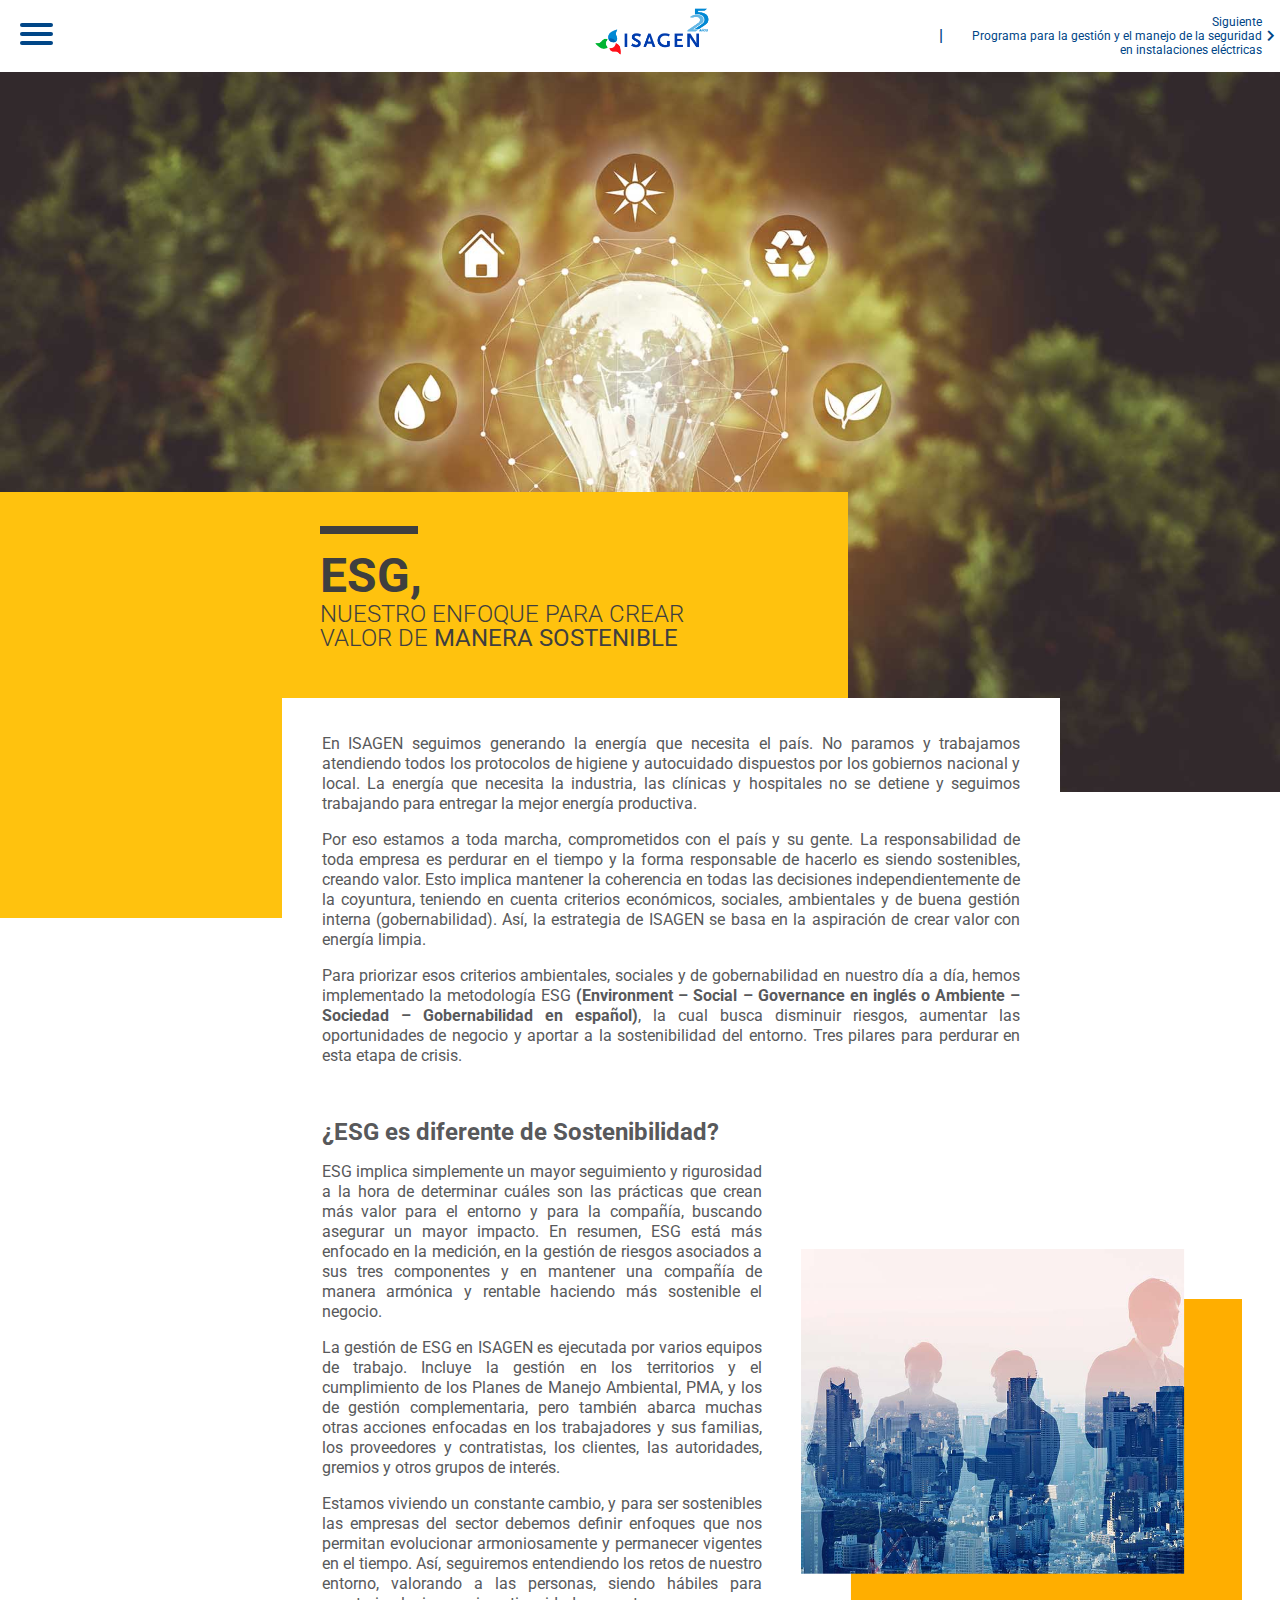
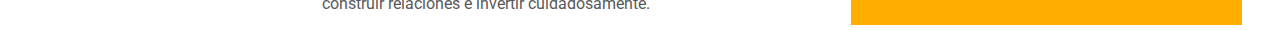
==== commit c107a979: "Revista listagit add ." ====
--- a/html/page-01.html
+++ b/html/page-01.html
@@ -189,18 +189,19 @@
         <div class="two-p">
           <p>En ISAGEN seguimos generando la energía que necesita el país. No paramos y trabajamos atendiendo todos los protocolos de higiene y autocuidado dispuestos por los gobiernos nacional y local. La energía que necesita la industria, las clínicas y hospitales no se detiene y seguimos trabajando para entregar la mejor energía productiva.</p>
           
-          <p>Por eso estamos a toda marcha, comprometidos con el país y su gente. La responsabilidad de toda empresa es perdurar en el tiempo y la forma responsable de hacerlo es siendo sostenibles, creando valor. Esto implica mantener la coherencia en todas las decisiones independientemente de la coyuntura, teniendo en cuenta criterios económicos, sociales, ambientales y de buena gestión interna (gobernabilidad). Así, la estrategia de ISAGEN se basa en la aspiración de crear valor con energía limpia.</p>
+          <p>Por eso estamos a toda marcha, comprometidos con el país y su gente. La responsabilidad de toda empresa es perdurar en el tiempo y la forma responsable de hacerlo es siendo sostenibles, creando valor. Esto implica mantener la coherencia en todas las decisiones independientemente de la coyuntura, teniendo en cuenta criterios económicos, sociales, ambientales y de buena gestión interna (gobernabilidad). Así, la estrategia de ISAGEN se basa en la aspiración de crear valor con energía limpia. </p>
           
           <p>Para priorizar esos criterios ambientales, sociales y de gobernabilidad en nuestro día a día, hemos implementado la metodología ESG <strong>(Environment – Social – Governance en inglés o Ambiente – Sociedad – Gobernabilidad en español)</strong>, la cual busca disminuir riesgos, aumentar las oportunidades de negocio y aportar a la sostenibilidad del entorno. Tres pilares para perdurar en esta etapa de crisis.</p>
         </div>
         <div class="two-duo">
           <div class="two-text">
             <h2>¿ESG es diferente de Sostenibilidad?</h2>
-            <p>ESG implica simplemente un mayor seguimiento y rigurosidad a la hora de determinar cuáles son las prácticas que crean más valor para el entorno y para la compañía, buscando asegurar un mayor impacto. En resumen, ESG está más enfocado en la medición, en la gestión de riesgos asociados a sus tres componentes y en mantener una compañía de manera armónica y rentable haciendo más sostenible el negocio.</p>
+            <p>ESG implica simplemente un mayor seguimiento y rigurosidad a la hora de determinar cuáles son las prácticas que crean más valor para el entorno y para la compañía, buscando asegurar un mayor impacto. En resumen, ESG está más enfocado en la medición, en la gestión de riesgos asociados a sus tres componentes y en mantener una compañía de manera armónica y rentable haciendo más sostenible el negocio. </p>
             
             <p>La gestión de ESG en ISAGEN es ejecutada por varios equipos de trabajo. Incluye la gestión en los territorios y el cumplimiento de los Planes de Manejo Ambiental, PMA, y los de gestión complementaria, pero también abarca muchas otras acciones enfocadas en los trabajadores y sus familias, los proveedores y contratistas, los clientes, las autoridades, gremios y otros grupos de interés.</p>
             
-            <p>Estamos viviendo un constante cambio y para ser sostenibles las empresas del sector debemos definir enfoques que nos permitan evolucionar armoniosamente y permanecer vigentes en el tiempo. Así, seguiremos entendiendo los retos de nuestro entorno, valorando a las personas, siendo hábiles para construir relaciones e invertir cuidadosamente.</p>
+            <p>Estamos viviendo un constante cambio, y para ser sostenibles las empresas del sector debemos definir enfoques que nos permitan
+              evolucionar armoniosamente y permanecer vigentes en el tiempo. Así, seguiremos entendiendo los retos de nuestro entorno, valorando a las personas, siendo hábiles para construir relaciones e invertir cuidadosamente.</p>
           </div>
           <div class="two-img">
             <img src="../img/global/foto-1.png" alt="">
--- a/css/menu.css
+++ b/css/menu.css
@@ -112,6 +112,8 @@
   transform-origin: 0% 0%;
   transform: translate(-100%, 0);
   transition: transform 0.5s cubic-bezier(0.77, 0.2, 0.05, 1);
+  overflow: auto;
+  height: 100vh;
 }
 
 .menuToggle input:checked ~ div {
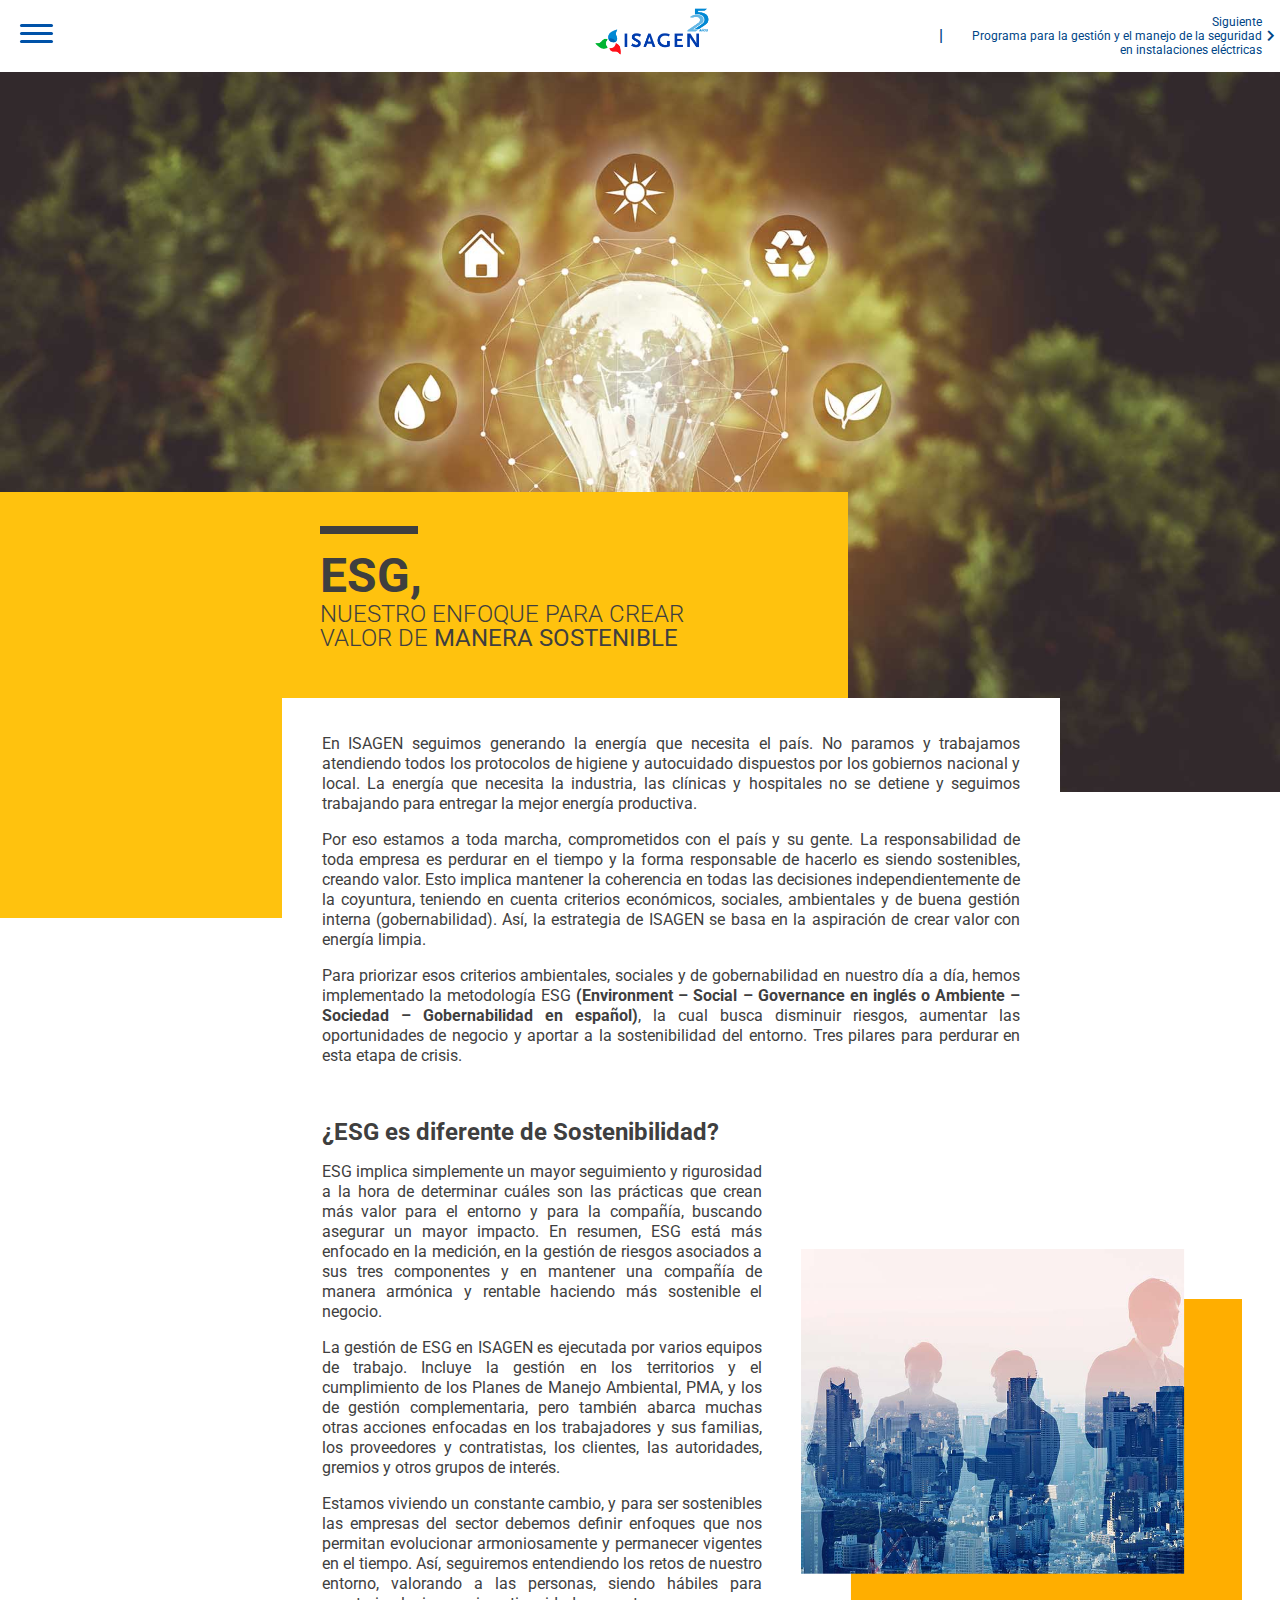
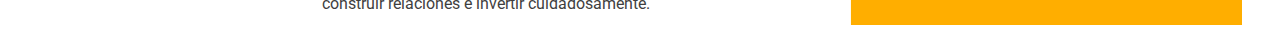
==== commit c3970bb6: "additional settings in modal" ====
--- a/html/page-01.html
+++ b/html/page-01.html
@@ -6,6 +6,7 @@
     <title>ESG, nuestro enfoque para crear valor de manera sostenible</title>
     <link rel="stylesheet" href="../css/menu.css" />
     <link rel="stylesheet" href="../css/page-01.css">
+    <link rel="stylesheet" href="../css/modal.css">
     <link
       rel="stylesheet"
       href="https://use.fontawesome.com/releases/v5.9.0/css/all.css"
@@ -42,7 +43,7 @@
                       <i class="fas fa-home"></i>
                     </a>
                   </li>
-                  <li class="menu-oe">
+                  <li class="menu-oe" id="open-modal">
                     <p>Otras ediciones</p>
                   </li>
                   <li class="menu-edition">
@@ -138,6 +139,30 @@
                   </li>
                 </ul>
               </div>
+
+              <!-- Modal -->
+
+              <aside id="modal" class="modal">
+                <section class="modal-container">
+                  <header class="modal-header">
+                    <h2 class="modal-title">Otras ediciones</h2>
+                    <div class="close">x</div>
+                  </header>
+                  <section class="modal-content">
+                    <div class="carousel-wrap">
+                      <div class="owl-carousel">
+                        <div class="item">
+                          <a class="revista active" ><img src="../img/modal/edition-132.png"></a>
+                        </div>
+                        <div class="item">
+                          <a class="revista" href="https://www.isagen.com.co/LineaVIVA/lineaviva_edicion_133/index.html" target="_blank" ><img src="../img/modal/edition-133.jpg"></a>
+                        </div>
+                      </div>
+                    </div>
+                  </section>
+                </section>
+              </aside>
+
             </div>
           </div>
         </nav>
@@ -149,12 +174,6 @@
           <img src="../img/global/logo-isagen.png" alt="Logo ISAGEN" />
         </div>
         <div class="nav-left">
-            <!-- <div>
-              <a class="nav-btn" href="../internas/futuro-juntos.html">
-                <div class="next"><span>Anterior</span><span>Programa para la gestión y el manejo de la seguridad en instalaciones eléctricas</span></div>
-                <i class="fas fa-chevron-right"></i>
-              </a>
-            </div> -->
             <div>
               <p><strong>|</strong></p>
             </div> 
@@ -209,6 +228,7 @@
         </div>
       </div>
     </div>
-
+    
+    <script src="../script.js"></script>
   </body>
 </html>
--- a/css/menu.css
+++ b/css/menu.css
@@ -3,7 +3,7 @@
 * {
   font-family: 'Roboto', sans-serif;
   font-size: 16px;
-  color: #58595b;
+  color: #3F3F3F;
   line-height: 20px;
 }
 
@@ -51,11 +51,11 @@
 .menuToggle span {
   display: block;
   width: 33px;
-  height: 4px;
+  height: 3px;
   margin-bottom: 5px;
   position: relative;
-  background: #004687;
-  border-radius: 3px;
+  background: #0052A8;
+  border-radius: 15px;
   z-index: 1;
   transform-origin: 17px 6px;
   transition: transform 0.5s cubic-bezier(0.77, 0.2, 0.05, 1),
@@ -130,6 +130,7 @@
   text-align: end;
   list-style: none;
   margin-top: 0;
+  margin-bottom: 25%;
 }
 
 .menu-nav li {
@@ -174,9 +175,9 @@
 
 a.menu-link {
   text-decoration: none;
-  font-size: 10px;
+  font-size: 14px;
   font-weight: 600;
-  line-height: 0;
+  line-height: 16px;
   color: #004687;
 }
 
@@ -187,6 +188,9 @@
   margin-top: 10px;
 }
 
+li#open-modal {
+  cursor: pointer;
+}
 
 /* Paginación */
 .nav-logo img{
@@ -254,8 +258,9 @@
   .menuToggle input:checked {
     margin-left: 30%;
   }
-  a.menu-link{
-    font-size: 12px;
+  a.menu-link {
+    font-size: 16px;
+    line-height: 18px;
   }
   .nav-btn span {
     display: none;
@@ -271,13 +276,16 @@
 /* Mobile */
 @media (max-width: 480px) {
   .menu {
-    max-width: 95%;
+    max-width: 70%;
+  }
+  .menu-nav{
+    margin-bottom: 25%;
   }
   .menuToggle input:checked ~ span {
-    margin-left: 80%;
+    margin-left: 55%;
   }
   .menuToggle input:checked {
-    margin-left: 80%;
+    margin-left: 55%;
   }
   .nav-btn{
     padding: 0 20px;
@@ -288,8 +296,9 @@
   .nav-logo img {
     width: 70px;
   }
-  a.menu-link{
-    font-size: 12px;
+  a.menu-link {
+    font-size: 14px;
+    line-height: 18px;
   }
   .nav-left div{
     padding: 0;
--- a/css/modal.css
+++ b/css/modal.css
@@ -0,0 +1,99 @@
+/* Work Modal*/
+.modal {
+  position: fixed;
+  display: none;
+  top: 0;
+  right: 0;
+  bottom: 0;
+  left: 0;
+  background-color: rgba(0, 0, 0, 0.7);
+}
+
+.open {
+  display: flex;
+  align-items: center;
+  justify-content: center;
+}
+
+.modal-container {
+  background-color: #fff;
+  width: 700px;
+  border-radius: 30px 30px 0px 0px;
+}
+
+.modal-header {
+  display: flex;
+  justify-content: space-between;
+  align-items: center;
+  padding: 1em;
+  border-radius: 30px 30px 0px 0px;
+  background-color: #0062b2;
+}
+
+.modal-title {
+  color: #fff;
+  margin: 2% 0;
+  margin-left: 30%;
+  font-size: 2rem;
+  font-weight: 300;
+}
+
+.modal-content {
+  padding: 5% 1em;
+}
+
+.revista a{
+  display: flex;
+  justify-content: center;
+}
+
+.close {
+  color: #fff;
+  font-size: 2.5rem;
+  font-weight: 300;
+  padding-right: 3%;
+}
+
+.close:hover,
+.close:focus {
+  color: black;
+  text-decoration: none;
+  cursor: pointer;
+}
+
+.item a {
+  display: flex;
+  justify-content: center;
+}
+
+a.revista img {
+  width: 50%;
+}
+
+.revista.active img {
+  box-shadow: 0 0 15px blue;
+}
+
+/* a.revista.active img {
+  border: 10px solid blue;
+} */
+
+.owl-carousel{
+  display: flex;
+}
+
+
+/* Modal resposive */
+
+@media (max-width: 480px) {
+  .modal-title {
+    font-size: 1.5rem;
+    margin-left: 25%;
+  }
+  .close {
+    font-size: 1.5rem;
+  }
+  a.revista img {
+    width: 80%;
+  }
+}